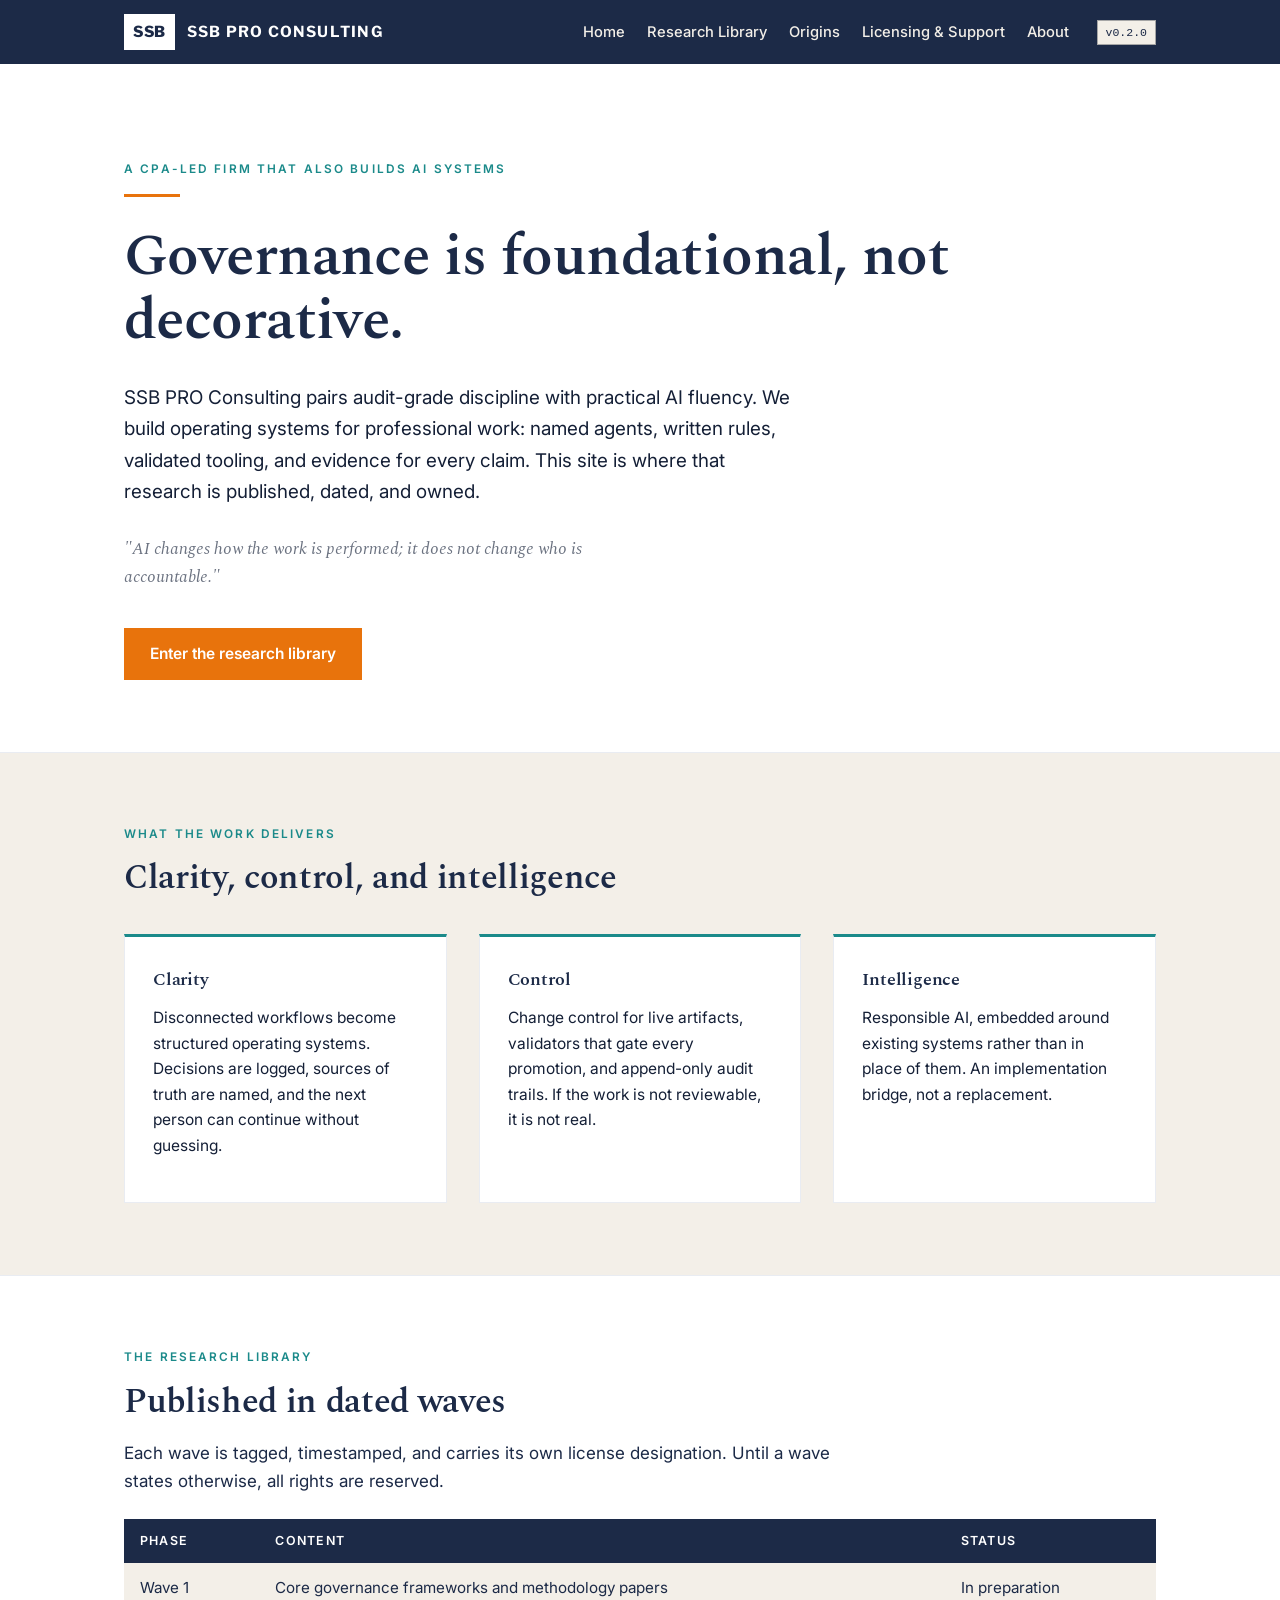
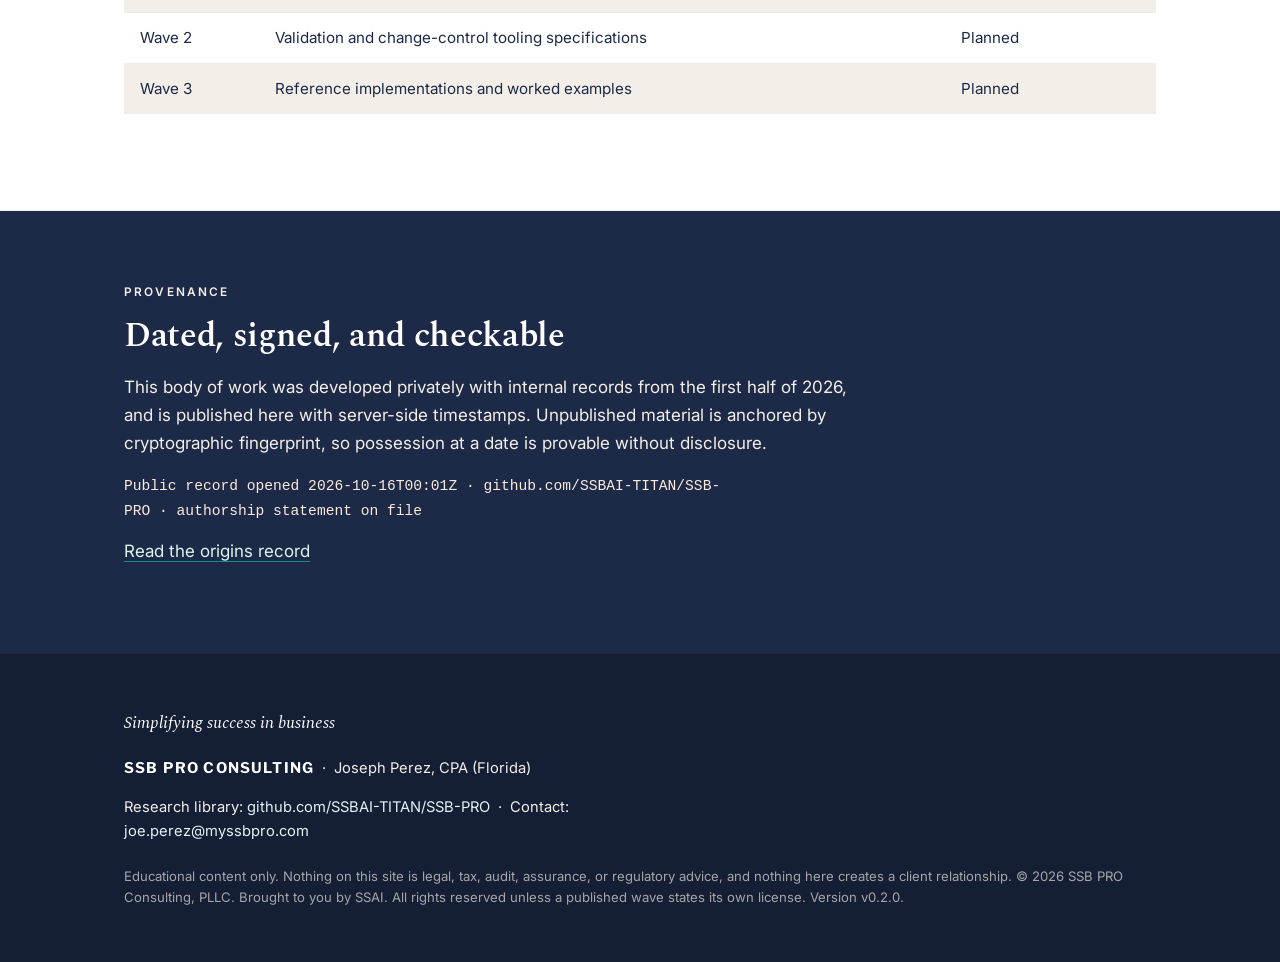
==== site/index.html @ df002072 "site v0.2.0: the shell, five pages on the locked brand system Design system per Brand Bible v1.0 (or" ====
<!doctype html>
<html lang="en">
<head>
<meta charset="utf-8">
<meta name="viewport" content="width=device-width, initial-scale=1">
<title>SSB PRO Consulting</title>
<meta name="description" content="SSB PRO Consulting, PLLC. A CPA-led firm publishing its frameworks for governed, evidence-driven, AI-assisted work. Clarity, control, and intelligence.">
<link rel="preconnect" href="https://fonts.googleapis.com">
<link href="https://fonts.googleapis.com/css2?family=Spectral:wght@400;500;600;700&family=Inter:wght@400;500;600;700&family=Libre+Franklin:wght@400;700;800&display=swap" rel="stylesheet">
<link rel="stylesheet" href="assets/site.css">
</head>
<body>

<!-- chrome:nav -->
<header class="nav">
  <div class="wrap">
    <a class="brand" href="index.html">
      <span class="tile">SSB</span>
      <span class="word">SSB PRO CONSULTING</span>
    </a>
    <nav>
      <a href="index.html">Home</a>
      <a href="research.html">Research Library</a>
      <a href="origins.html">Origins</a>
      <a href="licensing.html">Licensing &amp; Support</a>
      <a href="about.html">About</a>
    </nav>
    <span class="badge">v0.2.0</span>
  </div>
</header>
<!-- /chrome:nav -->

<section class="hero">
  <div class="wrap">
    <p class="label">A CPA-led firm that also builds AI systems</p>
    <hr class="rule">
    <h1>Governance is foundational, not decorative.</h1>
    <p class="lede">SSB PRO Consulting pairs audit-grade discipline with practical AI fluency.
       We build operating systems for professional work: named agents, written rules, validated
       tooling, and evidence for every claim. This site is where that research is published,
       dated, and owned.</p>
    <p class="quote">"AI changes how the work is performed; it does not change who is accountable."</p>
    <a class="cta" href="research.html">Enter the research library</a>
  </div>
</section>

<section>
  <div class="wrap">
    <p class="label">What the work delivers</p>
    <h2>Clarity, control, and intelligence</h2>
    <div class="cols">
      <div class="card">
        <h3>Clarity</h3>
        <p>Disconnected workflows become structured operating systems. Decisions are logged,
           sources of truth are named, and the next person can continue without guessing.</p>
      </div>
      <div class="card">
        <h3>Control</h3>
        <p>Change control for live artifacts, validators that gate every promotion, and
           append-only audit trails. If the work is not reviewable, it is not real.</p>
      </div>
      <div class="card">
        <h3>Intelligence</h3>
        <p>Responsible AI, embedded around existing systems rather than in place of them.
           An implementation bridge, not a replacement.</p>
      </div>
    </div>
  </div>
</section>

<section class="alt">
  <div class="wrap">
    <p class="label">The research library</p>
    <h2>Published in dated waves</h2>
    <p>Each wave is tagged, timestamped, and carries its own license designation. Until a wave
       states otherwise, all rights are reserved.</p>
    <table>
      <tr><th>Phase</th><th>Content</th><th>Status</th></tr>
      <tr><td>Wave 1</td><td>Core governance frameworks and methodology papers</td><td>In preparation</td></tr>
      <tr><td>Wave 2</td><td>Validation and change-control tooling specifications</td><td>Planned</td></tr>
      <tr><td>Wave 3</td><td>Reference implementations and worked examples</td><td>Planned</td></tr>
    </table>
  </div>
</section>

<section class="prov">
  <div class="wrap">
    <p class="label">Provenance</p>
    <h2>Dated, signed, and checkable</h2>
    <p>This body of work was developed privately with internal records from the first half of
       2026, and is published here with server-side timestamps. Unpublished material is anchored
       by cryptographic fingerprint, so possession at a date is provable without disclosure.</p>
    <p class="stamp">Public record opened 2026-10-16T00:01Z &middot; github.com/SSBAI-TITAN/SSB-PRO &middot; authorship statement on file</p>
    <p><a href="origins.html">Read the origins record</a></p>
  </div>
</section>

<!-- chrome:footer -->
<footer class="footer">
  <div class="wrap">
    <p class="tagline">Simplifying success in business</p>
    <p><span class="lockup">SSB PRO CONSULTING</span> &nbsp;&middot;&nbsp; Joseph Perez, CPA (Florida)</p>
    <p>Research library: <a href="https://github.com/SSBAI-TITAN/SSB-PRO">github.com/SSBAI-TITAN/SSB-PRO</a>
       &nbsp;&middot;&nbsp; Contact: <a href="mailto:joe.perez@myssbpro.com">joe.perez@myssbpro.com</a></p>
    <p class="fine">Educational content only. Nothing on this site is legal, tax, audit, assurance, or
       regulatory advice, and nothing here creates a client relationship. &copy; 2026 SSB PRO Consulting,
       PLLC. Brought to you by SSAI. All rights reserved unless a published wave states its own license.
       Version v0.2.0.</p>
  </div>
</footer>
<!-- /chrome:footer -->

</body>
</html>
---- site/assets/site.css ----
/* SSB-PRO site design system
   Brand Bible v1.0, Section 3. Palette locked per arg_Governance/palette.json.
   Aesthetic: type-led, spacious, advisory-firm grade. */

:root {
  --orange: #E8730C;
  --cream: #F3EFE8;
  --navy: #1C2A47;
  --navy-ink: #141F36;
  --navy-tint: #E9ECF2;
  --gray: #A6A6A6;
  --gray-dark: #6B7280;
  --teal: #1B8A8A;
  --teal-tint: #E4F1F1;
  --orange-tint: #FBEBDC;
  --white: #FFFFFF;
  --serif: "Spectral", Georgia, serif;
  --sans: "Inter", system-ui, sans-serif;
  --wordmark: "Libre Franklin", system-ui, sans-serif;
  --mono: ui-monospace, "Cascadia Mono", Consolas, monospace;
  --measure: 68ch;
}

* { box-sizing: border-box; }
html { scroll-behavior: smooth; }
body {
  margin: 0;
  background: var(--cream);
  color: var(--navy);
  font-family: var(--sans);
  font-size: 17px;
  line-height: 1.65;
  -webkit-font-smoothing: antialiased;
}

h1, h2, h3 { font-family: var(--serif); font-weight: 600; letter-spacing: -0.01em; color: var(--navy); margin: 0 0 0.5em; }
h1 { font-size: clamp(2.2rem, 5vw, 3.6rem); line-height: 1.12; }
h2 { font-size: clamp(1.5rem, 3vw, 2.1rem); line-height: 1.2; }
h3 { font-size: 1.15rem; }
p { max-width: var(--measure); margin: 0 0 1em; }
a { color: var(--teal); text-decoration: none; border-bottom: 1px solid var(--teal-tint); }
a:hover { border-bottom-color: var(--teal); }
code, .stamp { font-family: var(--mono); font-size: 0.86em; color: var(--navy-ink); }

.wrap { max-width: 1080px; margin: 0 auto; padding: 0 24px; }
.label {
  font-family: var(--sans); font-weight: 600; font-size: 0.74rem;
  text-transform: uppercase; letter-spacing: 0.18em; color: var(--teal); margin: 0 0 14px;
}
.rule { border: 0; border-top: 3px solid var(--orange); width: 56px; margin: 0 0 28px; }

/* Nav */
.nav { background: var(--navy); color: var(--white); }
.nav .wrap { display: flex; align-items: center; gap: 28px; min-height: 64px; flex-wrap: wrap; padding-top: 8px; padding-bottom: 8px; }
.brand { display: flex; align-items: center; gap: 12px; border: 0; }
.brand .tile {
  background: var(--white); color: var(--navy); font-family: var(--wordmark); font-weight: 800;
  padding: 5px 9px; letter-spacing: 0.04em; font-size: 0.95rem;
}
.brand .word { font-family: var(--wordmark); font-weight: 700; letter-spacing: 0.08em; color: var(--white); font-size: 0.95rem; }
.nav nav { display: flex; gap: 22px; margin-left: auto; flex-wrap: wrap; }
.nav nav a { color: var(--cream); border: 0; font-size: 0.92rem; font-weight: 500; }
.nav nav a:hover, .nav nav a[aria-current="page"] { color: var(--white); border-bottom: 2px solid var(--orange); }
.badge {
  font-family: var(--mono); font-size: 0.72rem; color: var(--navy);
  background: var(--cream); padding: 2px 8px; border: 1px solid var(--gray);
}

/* Hero */
.hero { padding: 96px 0 72px; background: var(--white); border-bottom: 1px solid var(--navy-tint); }
.hero .lede { font-size: 1.18rem; color: var(--navy-ink); max-width: 56ch; }
.hero .quote { font-family: var(--serif); font-style: italic; color: var(--gray-dark); margin-top: 28px; max-width: 56ch; }

/* Sections */
section { padding: 72px 0; }
section.alt { background: var(--white); border-top: 1px solid var(--navy-tint); border-bottom: 1px solid var(--navy-tint); }
.cols { display: grid; grid-template-columns: repeat(auto-fit, minmax(260px, 1fr)); gap: 32px; margin-top: 36px; }
.card { background: var(--white); border: 1px solid var(--navy-tint); border-top: 3px solid var(--teal); padding: 28px; }
section.alt .card { background: var(--cream); }
.card h3 { margin-top: 0; }
.card p { font-size: 0.97rem; color: var(--navy-ink); }

/* CTA: one per surface, orange owns it */
.cta {
  display: inline-block; background: var(--orange); color: var(--white);
  font-weight: 600; padding: 13px 26px; border: 0; margin-top: 20px; font-size: 0.97rem;
}
.cta:hover { background: var(--navy); color: var(--white); }

/* Tables */
table { border-collapse: collapse; width: 100%; margin: 24px 0; background: var(--white); font-size: 0.95rem; }
th { font-family: var(--sans); text-align: left; font-weight: 600; font-size: 0.78rem; text-transform: uppercase; letter-spacing: 0.1em; color: var(--white); background: var(--navy); padding: 12px 16px; }
td { padding: 12px 16px; border-bottom: 1px solid var(--navy-tint); vertical-align: top; }
tr:nth-child(even) td { background: var(--cream); }

/* Provenance strip */
.prov { background: var(--navy); color: var(--cream); }
.prov h2 { color: var(--white); }
.prov p { color: var(--cream); }
.prov a { color: var(--teal-tint); border-bottom-color: var(--teal); }
.prov .stamp { color: var(--orange-tint); }

/* Footer */
.footer { background: var(--navy-ink); color: var(--cream); padding: 56px 0 40px; font-size: 0.92rem; }
.footer .tagline { font-family: var(--serif); font-style: italic; font-size: 1.05rem; color: var(--white); margin-bottom: 18px; }
.footer a { color: var(--teal-tint); border: 0; }
.footer .fine { color: var(--gray); font-size: 0.82rem; margin-top: 22px; max-width: none; }
.footer .lockup { font-family: var(--wordmark); font-weight: 700; letter-spacing: 0.08em; color: var(--white); }

@media (max-width: 720px) {
  .hero { padding: 64px 0 48px; }
  section { padding: 52px 0; }
}
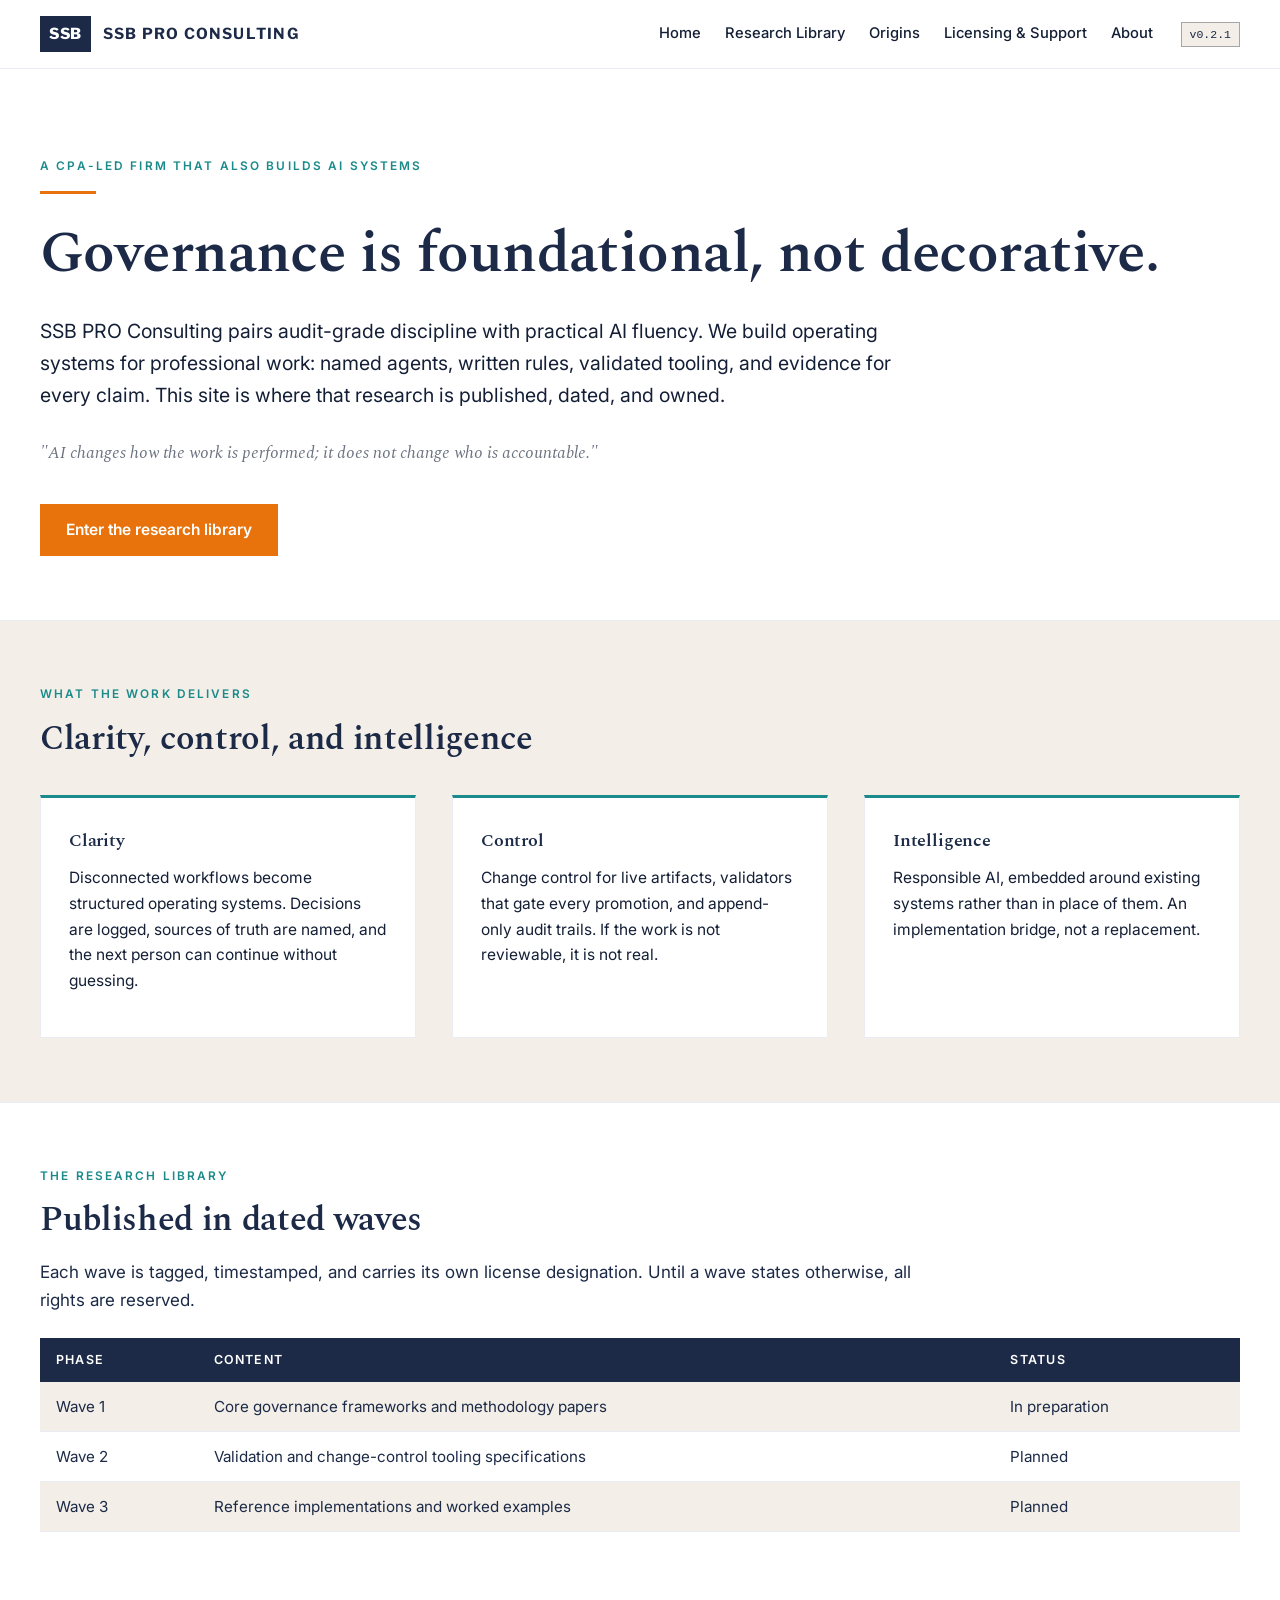
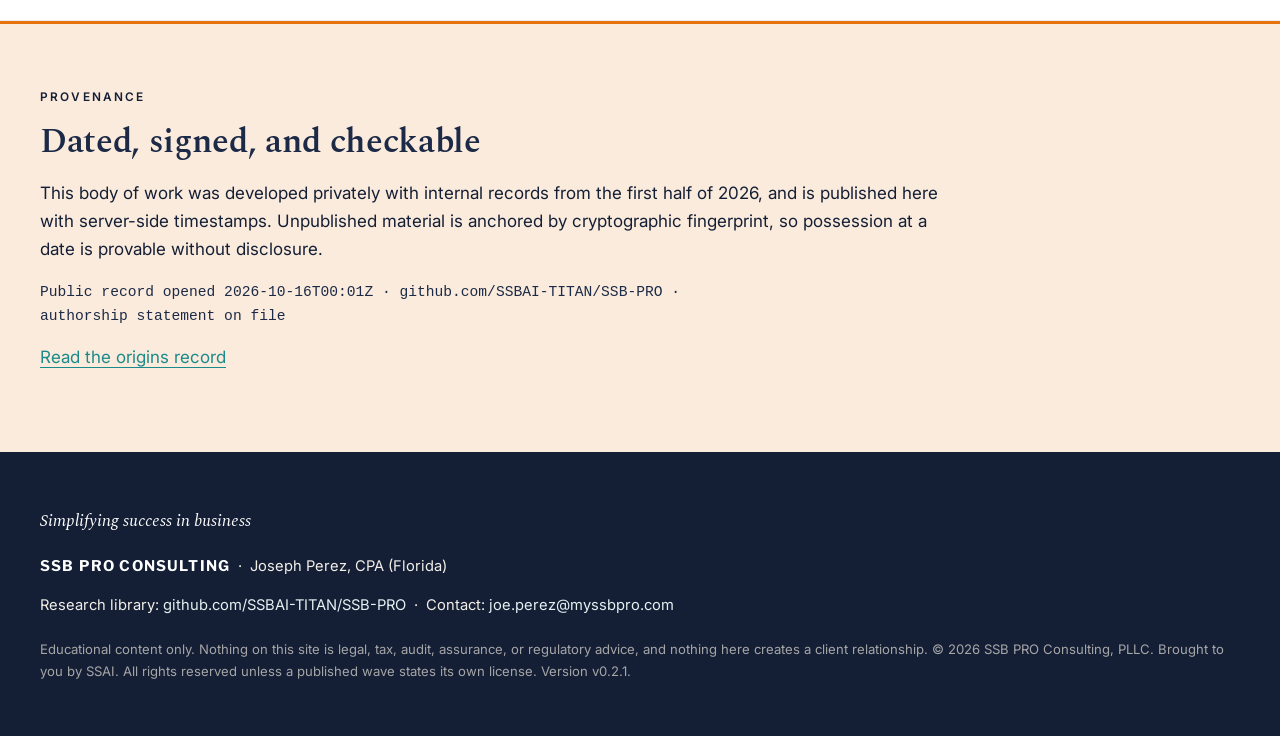
==== commit 5a22246f: "site v0.2.1: review round 1, less blue and wider page Joe's notes applied: nav goes light with navy " ====
--- a/site/index.html
+++ b/site/index.html
@@ -25,7 +25,7 @@
       <a href="licensing.html">Licensing &amp; Support</a>
       <a href="about.html">About</a>
     </nav>
-    <span class="badge">v0.2.0</span>
+    <span class="badge">v0.2.1</span>
   </div>
 </header>
 <!-- /chrome:nav -->
@@ -105,7 +105,7 @@
     <p class="fine">Educational content only. Nothing on this site is legal, tax, audit, assurance, or
        regulatory advice, and nothing here creates a client relationship. &copy; 2026 SSB PRO Consulting,
        PLLC. Brought to you by SSAI. All rights reserved unless a published wave states its own license.
-       Version v0.2.0.</p>
+       Version v0.2.1.</p>
   </div>
 </footer>
 <!-- /chrome:footer -->
--- a/site/assets/site.css
+++ b/site/assets/site.css
@@ -18,7 +18,7 @@
   --sans: "Inter", system-ui, sans-serif;
   --wordmark: "Libre Franklin", system-ui, sans-serif;
   --mono: ui-monospace, "Cascadia Mono", Consolas, monospace;
-  --measure: 68ch;
+  --measure: 82ch;
 }
 
 * { box-sizing: border-box; }
@@ -42,39 +42,39 @@
 a:hover { border-bottom-color: var(--teal); }
 code, .stamp { font-family: var(--mono); font-size: 0.86em; color: var(--navy-ink); }
 
-.wrap { max-width: 1080px; margin: 0 auto; padding: 0 24px; }
+.wrap { max-width: 1320px; margin: 0 auto; padding: 0 40px; }
 .label {
   font-family: var(--sans); font-weight: 600; font-size: 0.74rem;
   text-transform: uppercase; letter-spacing: 0.18em; color: var(--teal); margin: 0 0 14px;
 }
 .rule { border: 0; border-top: 3px solid var(--orange); width: 56px; margin: 0 0 28px; }
 
-/* Nav */
-.nav { background: var(--navy); color: var(--white); }
-.nav .wrap { display: flex; align-items: center; gap: 28px; min-height: 64px; flex-wrap: wrap; padding-top: 8px; padding-bottom: 8px; }
+/* Nav: light, type-led; navy lives in the ink, not the bar */
+.nav { background: var(--white); border-bottom: 1px solid var(--navy-tint); }
+.nav .wrap { display: flex; align-items: center; gap: 28px; min-height: 68px; flex-wrap: wrap; padding-top: 8px; padding-bottom: 8px; }
 .brand { display: flex; align-items: center; gap: 12px; border: 0; }
 .brand .tile {
-  background: var(--white); color: var(--navy); font-family: var(--wordmark); font-weight: 800;
+  background: var(--navy); color: var(--white); font-family: var(--wordmark); font-weight: 800;
   padding: 5px 9px; letter-spacing: 0.04em; font-size: 0.95rem;
 }
-.brand .word { font-family: var(--wordmark); font-weight: 700; letter-spacing: 0.08em; color: var(--white); font-size: 0.95rem; }
-.nav nav { display: flex; gap: 22px; margin-left: auto; flex-wrap: wrap; }
-.nav nav a { color: var(--cream); border: 0; font-size: 0.92rem; font-weight: 500; }
-.nav nav a:hover, .nav nav a[aria-current="page"] { color: var(--white); border-bottom: 2px solid var(--orange); }
+.brand .word { font-family: var(--wordmark); font-weight: 700; letter-spacing: 0.08em; color: var(--navy); font-size: 0.95rem; }
+.nav nav { display: flex; gap: 24px; margin-left: auto; flex-wrap: wrap; }
+.nav nav a { color: var(--navy-ink); border: 0; font-size: 0.92rem; font-weight: 500; padding-bottom: 2px; }
+.nav nav a:hover, .nav nav a[aria-current="page"] { color: var(--navy); border-bottom: 2px solid var(--orange); }
 .badge {
   font-family: var(--mono); font-size: 0.72rem; color: var(--navy);
   background: var(--cream); padding: 2px 8px; border: 1px solid var(--gray);
 }
 
 /* Hero */
-.hero { padding: 96px 0 72px; background: var(--white); border-bottom: 1px solid var(--navy-tint); }
-.hero .lede { font-size: 1.18rem; color: var(--navy-ink); max-width: 56ch; }
-.hero .quote { font-family: var(--serif); font-style: italic; color: var(--gray-dark); margin-top: 28px; max-width: 56ch; }
+.hero { padding: 88px 0 64px; background: var(--white); border-bottom: 1px solid var(--navy-tint); }
+.hero .lede { font-size: 1.22rem; color: var(--navy-ink); max-width: 72ch; }
+.hero .quote { font-family: var(--serif); font-style: italic; color: var(--gray-dark); margin-top: 28px; max-width: 72ch; }
 
 /* Sections */
-section { padding: 72px 0; }
+section { padding: 64px 0; }
 section.alt { background: var(--white); border-top: 1px solid var(--navy-tint); border-bottom: 1px solid var(--navy-tint); }
-.cols { display: grid; grid-template-columns: repeat(auto-fit, minmax(260px, 1fr)); gap: 32px; margin-top: 36px; }
+.cols { display: grid; grid-template-columns: repeat(auto-fit, minmax(280px, 1fr)); gap: 36px; margin-top: 36px; }
 .card { background: var(--white); border: 1px solid var(--navy-tint); border-top: 3px solid var(--teal); padding: 28px; }
 section.alt .card { background: var(--cream); }
 .card h3 { margin-top: 0; }
@@ -93,12 +93,12 @@
 td { padding: 12px 16px; border-bottom: 1px solid var(--navy-tint); vertical-align: top; }
 tr:nth-child(even) td { background: var(--cream); }
 
-/* Provenance strip */
-.prov { background: var(--navy); color: var(--cream); }
-.prov h2 { color: var(--white); }
-.prov p { color: var(--cream); }
-.prov a { color: var(--teal-tint); border-bottom-color: var(--teal); }
-.prov .stamp { color: var(--orange-tint); }
+/* Provenance strip: warm field, orange signature rule; navy is ink only */
+.prov { background: var(--orange-tint); border-top: 3px solid var(--orange); }
+.prov h2 { color: var(--navy); }
+.prov p { color: var(--navy-ink); }
+.prov a { color: var(--teal); border-bottom-color: var(--teal); }
+.prov .stamp { color: var(--navy); }
 
 /* Footer */
 .footer { background: var(--navy-ink); color: var(--cream); padding: 56px 0 40px; font-size: 0.92rem; }
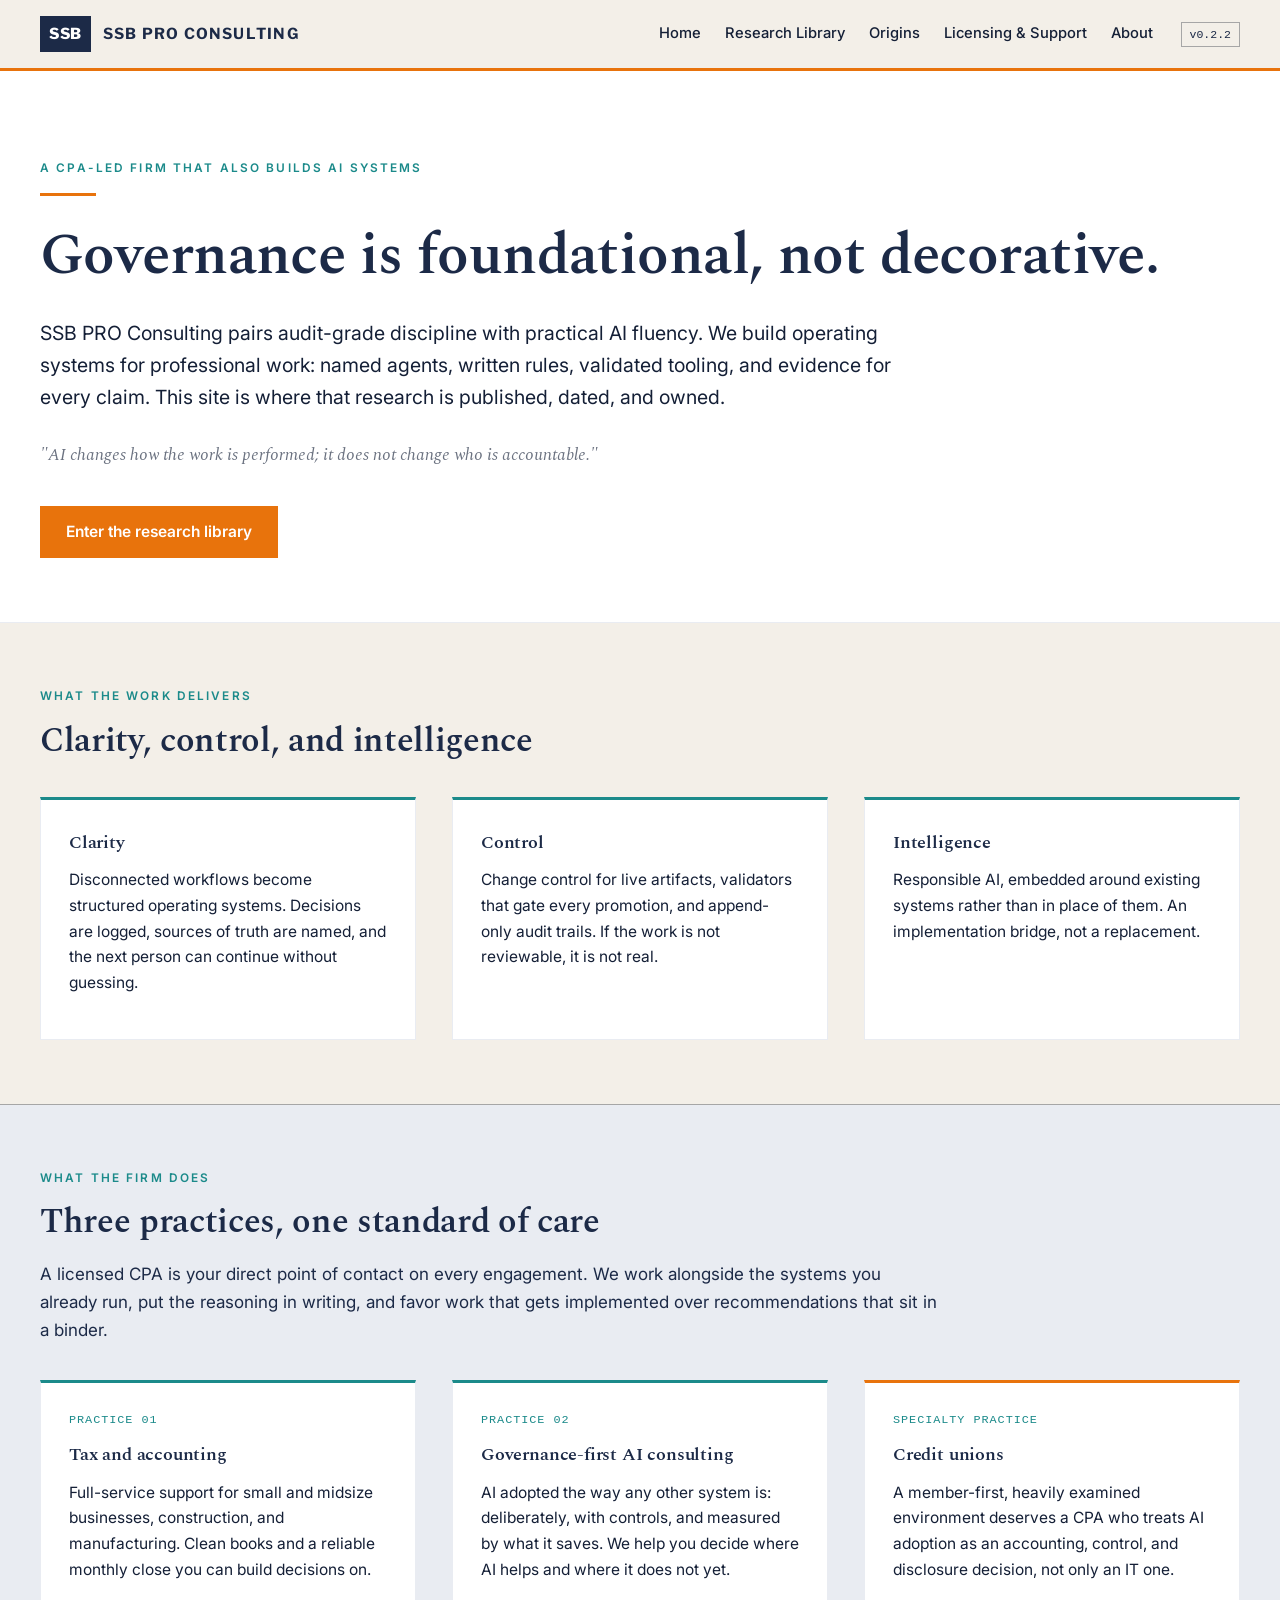
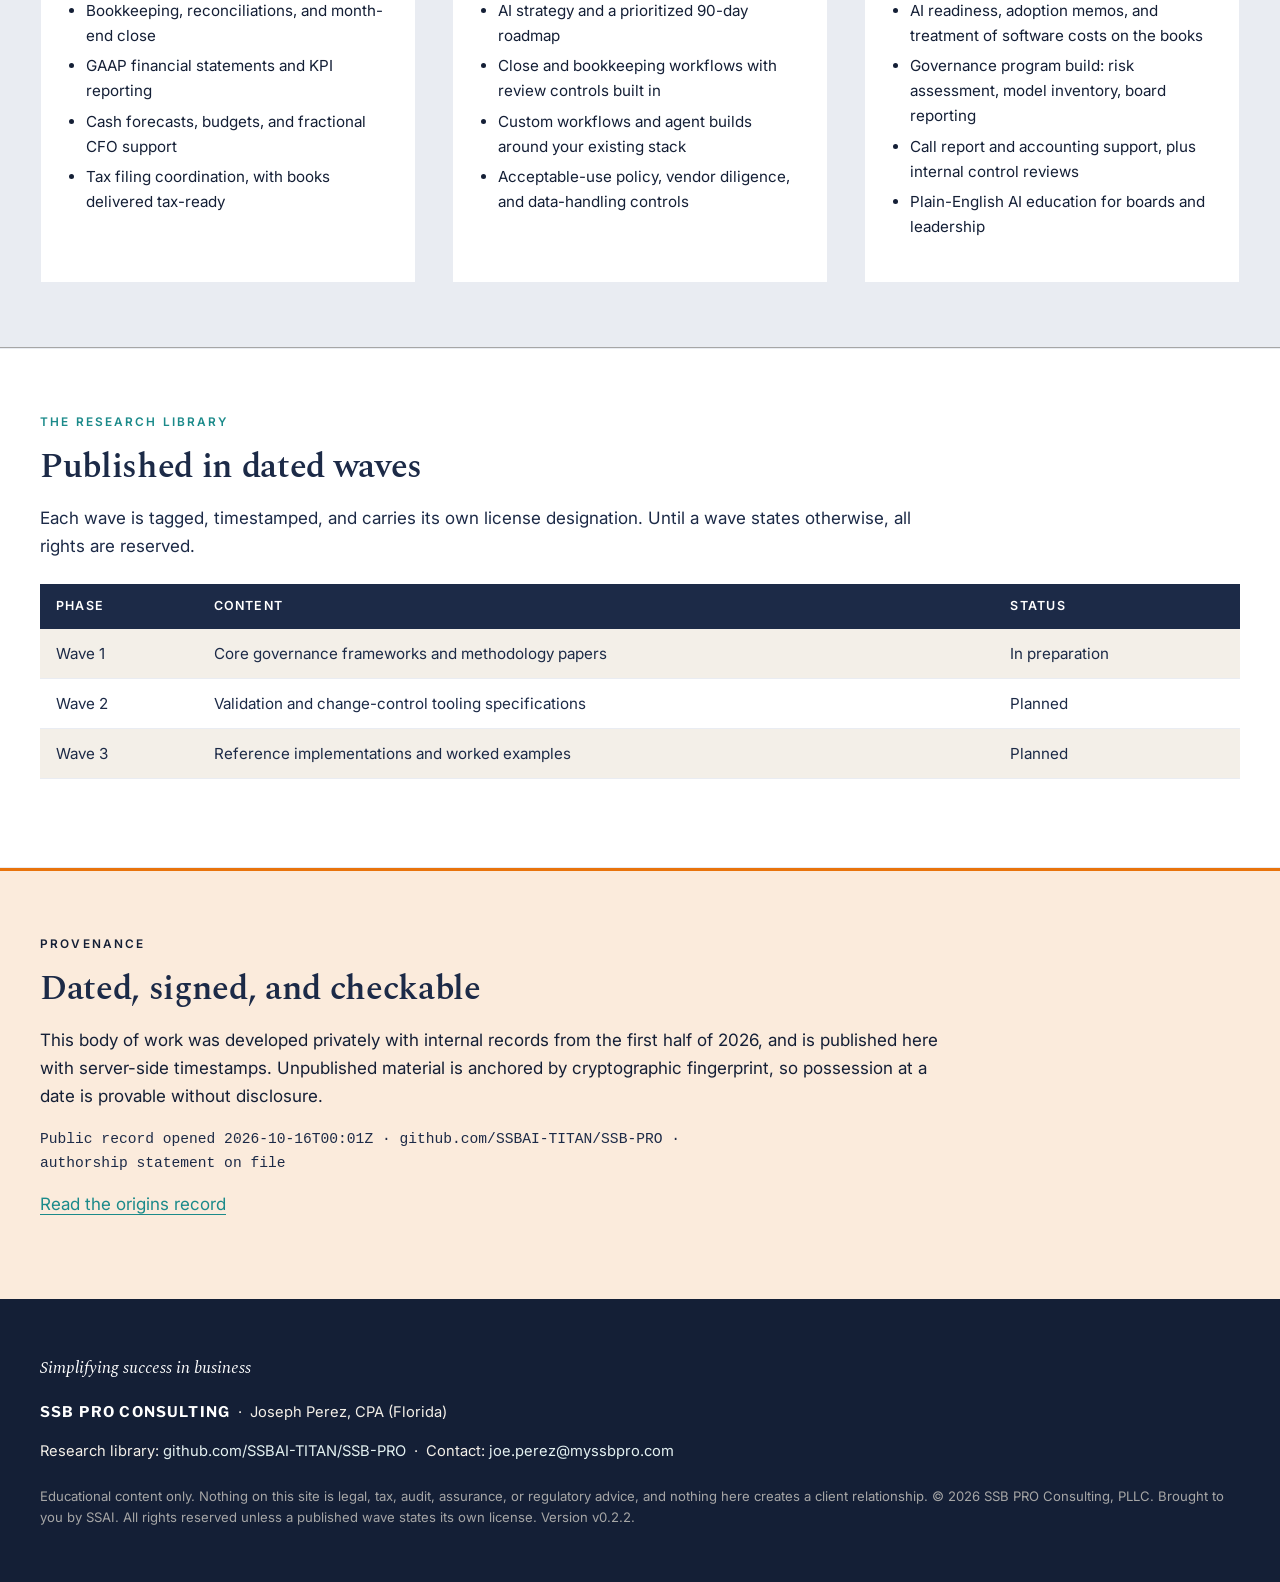
==== commit 3f3f4e7d: "site v0.2.2: review round 2, the content blend and the contrasting banner Cream banner with orange r" ====
--- a/site/index.html
+++ b/site/index.html
@@ -25,7 +25,7 @@
       <a href="licensing.html">Licensing &amp; Support</a>
       <a href="about.html">About</a>
     </nav>
-    <span class="badge">v0.2.1</span>
+    <span class="badge">v0.2.2</span>
   </div>
 </header>
 <!-- /chrome:nav -->
@@ -68,6 +68,54 @@
   </div>
 </section>
 
+<section class="tint">
+  <div class="wrap">
+    <p class="label">What the firm does</p>
+    <h2>Three practices, one standard of care</h2>
+    <p>A licensed CPA is your direct point of contact on every engagement. We work alongside the
+       systems you already run, put the reasoning in writing, and favor work that gets
+       implemented over recommendations that sit in a binder.</p>
+    <div class="cols">
+      <div class="card">
+        <p class="kicker">Practice 01</p>
+        <h3>Tax and accounting</h3>
+        <p>Full-service support for small and midsize businesses, construction, and manufacturing.
+           Clean books and a reliable monthly close you can build decisions on.</p>
+        <ul>
+          <li>Bookkeeping, reconciliations, and month-end close</li>
+          <li>GAAP financial statements and KPI reporting</li>
+          <li>Cash forecasts, budgets, and fractional CFO support</li>
+          <li>Tax filing coordination, with books delivered tax-ready</li>
+        </ul>
+      </div>
+      <div class="card">
+        <p class="kicker">Practice 02</p>
+        <h3>Governance-first AI consulting</h3>
+        <p>AI adopted the way any other system is: deliberately, with controls, and measured by
+           what it saves. We help you decide where AI helps and where it does not yet.</p>
+        <ul>
+          <li>AI strategy and a prioritized 90-day roadmap</li>
+          <li>Close and bookkeeping workflows with review controls built in</li>
+          <li>Custom workflows and agent builds around your existing stack</li>
+          <li>Acceptable-use policy, vendor diligence, and data-handling controls</li>
+        </ul>
+      </div>
+      <div class="card accent">
+        <p class="kicker">Specialty practice</p>
+        <h3>Credit unions</h3>
+        <p>A member-first, heavily examined environment deserves a CPA who treats AI adoption as an
+           accounting, control, and disclosure decision, not only an IT one.</p>
+        <ul>
+          <li>AI readiness, adoption memos, and treatment of software costs on the books</li>
+          <li>Governance program build: risk assessment, model inventory, board reporting</li>
+          <li>Call report and accounting support, plus internal control reviews</li>
+          <li>Plain-English AI education for boards and leadership</li>
+        </ul>
+      </div>
+    </div>
+  </div>
+</section>
+
 <section class="alt">
   <div class="wrap">
     <p class="label">The research library</p>
@@ -105,7 +153,7 @@
     <p class="fine">Educational content only. Nothing on this site is legal, tax, audit, assurance, or
        regulatory advice, and nothing here creates a client relationship. &copy; 2026 SSB PRO Consulting,
        PLLC. Brought to you by SSAI. All rights reserved unless a published wave states its own license.
-       Version v0.2.1.</p>
+       Version v0.2.2.</p>
   </div>
 </footer>
 <!-- /chrome:footer -->
--- a/site/assets/site.css
+++ b/site/assets/site.css
@@ -49,8 +49,8 @@
 }
 .rule { border: 0; border-top: 3px solid var(--orange); width: 56px; margin: 0 0 28px; }
 
-/* Nav: light, type-led; navy lives in the ink, not the bar */
-.nav { background: var(--white); border-bottom: 1px solid var(--navy-tint); }
+/* Nav: contrasting warm band over the white hero; navy as ink, orange as the rule */
+.nav { background: var(--cream); border-bottom: 3px solid var(--orange); }
 .nav .wrap { display: flex; align-items: center; gap: 28px; min-height: 68px; flex-wrap: wrap; padding-top: 8px; padding-bottom: 8px; }
 .brand { display: flex; align-items: center; gap: 12px; border: 0; }
 .brand .tile {
@@ -79,6 +79,14 @@
 section.alt .card { background: var(--cream); }
 .card h3 { margin-top: 0; }
 .card p { font-size: 0.97rem; color: var(--navy-ink); }
+
+/* Rhythm additions (round 2): a cooler band and quiet list styling, palette variables only */
+section.tint { background: var(--navy-tint); border-top: 1px solid var(--gray); border-bottom: 1px solid var(--gray); }
+section.tint .card { background: var(--white); }
+.card ul { margin: 0 0 1em; padding-left: 1.1em; font-size: 0.95rem; color: var(--navy-ink); }
+.card li { margin-bottom: 0.35em; }
+.card .kicker { font-family: var(--mono); font-size: 0.74rem; letter-spacing: 0.08em; text-transform: uppercase; color: var(--teal); margin: 0 0 10px; }
+.card.accent { border-top-color: var(--orange); }
 
 /* CTA: one per surface, orange owns it */
 .cta {
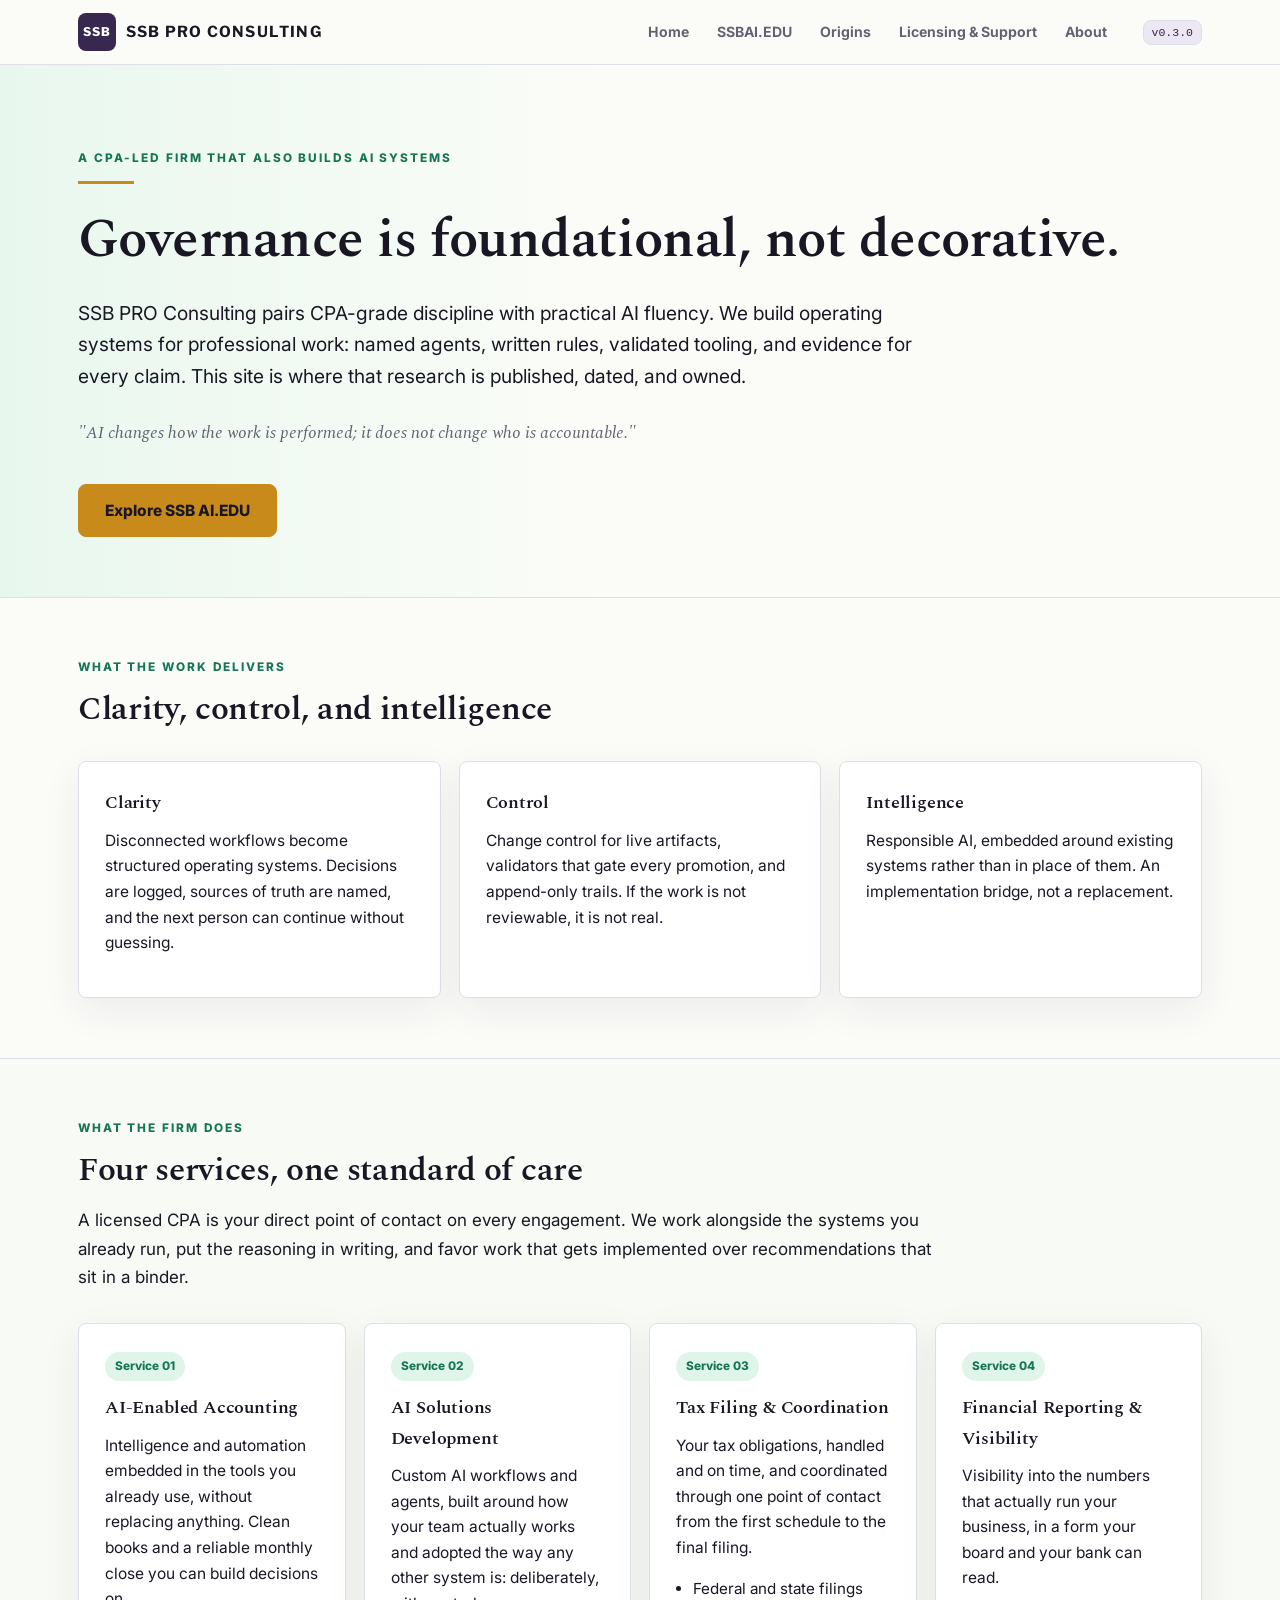
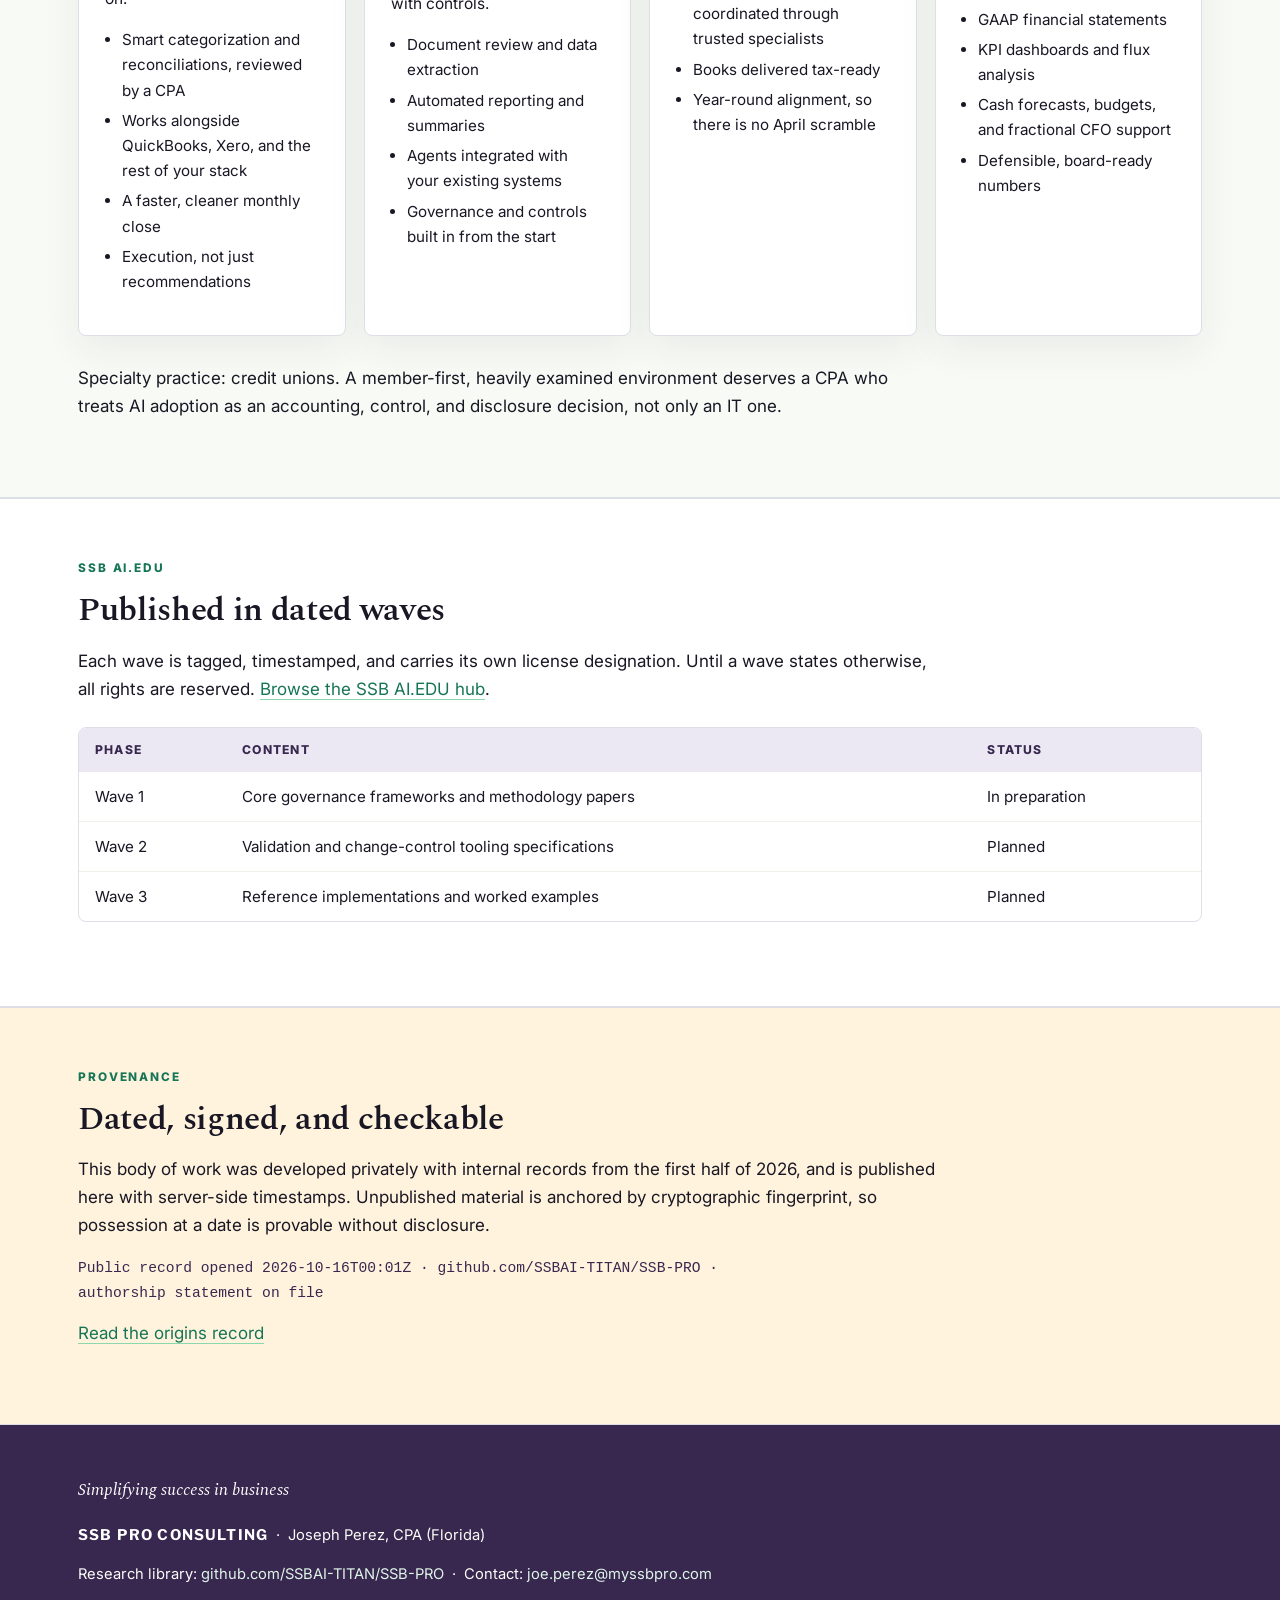
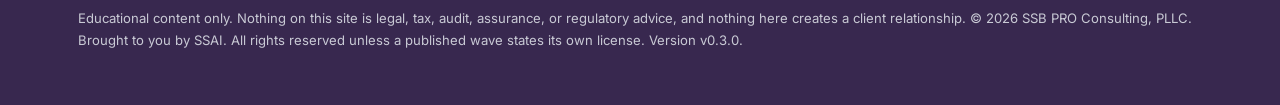
==== commit 913cd51b: "site v0.3.0: the EDU era, review round 3 The SSB AI.EDU prototype's palette and layout adopted site-" ====
--- a/site/index.html
+++ b/site/index.html
@@ -20,12 +20,12 @@
     </a>
     <nav>
       <a href="index.html">Home</a>
-      <a href="research.html">Research Library</a>
+      <a href="research.html">SSBAI.EDU</a>
       <a href="origins.html">Origins</a>
       <a href="licensing.html">Licensing &amp; Support</a>
       <a href="about.html">About</a>
     </nav>
-    <span class="badge">v0.2.2</span>
+    <span class="badge">v0.3.0</span>
   </div>
 </header>
 <!-- /chrome:nav -->
@@ -35,12 +35,12 @@
     <p class="label">A CPA-led firm that also builds AI systems</p>
     <hr class="rule">
     <h1>Governance is foundational, not decorative.</h1>
-    <p class="lede">SSB PRO Consulting pairs audit-grade discipline with practical AI fluency.
+    <p class="lede">SSB PRO Consulting pairs CPA-grade discipline with practical AI fluency.
        We build operating systems for professional work: named agents, written rules, validated
        tooling, and evidence for every claim. This site is where that research is published,
        dated, and owned.</p>
     <p class="quote">"AI changes how the work is performed; it does not change who is accountable."</p>
-    <a class="cta" href="research.html">Enter the research library</a>
+    <a class="cta" href="research.html">Explore SSB AI.EDU</a>
   </div>
 </section>
 
@@ -57,7 +57,7 @@
       <div class="card">
         <h3>Control</h3>
         <p>Change control for live artifacts, validators that gate every promotion, and
-           append-only audit trails. If the work is not reviewable, it is not real.</p>
+           append-only trails. If the work is not reviewable, it is not real.</p>
       </div>
       <div class="card">
         <h3>Intelligence</h3>
@@ -71,57 +71,71 @@
 <section class="tint">
   <div class="wrap">
     <p class="label">What the firm does</p>
-    <h2>Three practices, one standard of care</h2>
+    <h2>Four services, one standard of care</h2>
     <p>A licensed CPA is your direct point of contact on every engagement. We work alongside the
        systems you already run, put the reasoning in writing, and favor work that gets
        implemented over recommendations that sit in a binder.</p>
     <div class="cols">
       <div class="card">
-        <p class="kicker">Practice 01</p>
-        <h3>Tax and accounting</h3>
-        <p>Full-service support for small and midsize businesses, construction, and manufacturing.
-           Clean books and a reliable monthly close you can build decisions on.</p>
+        <p class="kicker">Service 01</p>
+        <h3>AI-Enabled Accounting</h3>
+        <p>Intelligence and automation embedded in the tools you already use, without
+           replacing anything. Clean books and a reliable monthly close you can build decisions on.</p>
         <ul>
-          <li>Bookkeeping, reconciliations, and month-end close</li>
-          <li>GAAP financial statements and KPI reporting</li>
-          <li>Cash forecasts, budgets, and fractional CFO support</li>
-          <li>Tax filing coordination, with books delivered tax-ready</li>
+          <li>Smart categorization and reconciliations, reviewed by a CPA</li>
+          <li>Works alongside QuickBooks, Xero, and the rest of your stack</li>
+          <li>A faster, cleaner monthly close</li>
+          <li>Execution, not just recommendations</li>
         </ul>
       </div>
       <div class="card">
-        <p class="kicker">Practice 02</p>
-        <h3>Governance-first AI consulting</h3>
-        <p>AI adopted the way any other system is: deliberately, with controls, and measured by
-           what it saves. We help you decide where AI helps and where it does not yet.</p>
+        <p class="kicker">Service 02</p>
+        <h3>AI Solutions Development</h3>
+        <p>Custom AI workflows and agents, built around how your team actually works and
+           adopted the way any other system is: deliberately, with controls.</p>
         <ul>
-          <li>AI strategy and a prioritized 90-day roadmap</li>
-          <li>Close and bookkeeping workflows with review controls built in</li>
-          <li>Custom workflows and agent builds around your existing stack</li>
-          <li>Acceptable-use policy, vendor diligence, and data-handling controls</li>
+          <li>Document review and data extraction</li>
+          <li>Automated reporting and summaries</li>
+          <li>Agents integrated with your existing systems</li>
+          <li>Governance and controls built in from the start</li>
         </ul>
       </div>
-      <div class="card accent">
-        <p class="kicker">Specialty practice</p>
-        <h3>Credit unions</h3>
-        <p>A member-first, heavily examined environment deserves a CPA who treats AI adoption as an
-           accounting, control, and disclosure decision, not only an IT one.</p>
+      <div class="card">
+        <p class="kicker">Service 03</p>
+        <h3>Tax Filing &amp; Coordination</h3>
+        <p>Your tax obligations, handled and on time, and coordinated through one point of
+           contact from the first schedule to the final filing.</p>
         <ul>
-          <li>AI readiness, adoption memos, and treatment of software costs on the books</li>
-          <li>Governance program build: risk assessment, model inventory, board reporting</li>
-          <li>Call report and accounting support, plus internal control reviews</li>
-          <li>Plain-English AI education for boards and leadership</li>
+          <li>Federal and state filings coordinated through trusted specialists</li>
+          <li>Books delivered tax-ready</li>
+          <li>Year-round alignment, so there is no April scramble</li>
+        </ul>
+      </div>
+      <div class="card">
+        <p class="kicker">Service 04</p>
+        <h3>Financial Reporting &amp; Visibility</h3>
+        <p>Visibility into the numbers that actually run your business, in a form your board and
+           your bank can read.</p>
+        <ul>
+          <li>GAAP financial statements</li>
+          <li>KPI dashboards and flux analysis</li>
+          <li>Cash forecasts, budgets, and fractional CFO support</li>
+          <li>Defensible, board-ready numbers</li>
         </ul>
       </div>
     </div>
+    <p style="margin-top:28px">Specialty practice: credit unions. A member-first, heavily examined
+       environment deserves a CPA who treats AI adoption as an accounting, control, and disclosure
+       decision, not only an IT one.</p>
   </div>
 </section>
 
 <section class="alt">
   <div class="wrap">
-    <p class="label">The research library</p>
+    <p class="label">SSB AI.EDU</p>
     <h2>Published in dated waves</h2>
     <p>Each wave is tagged, timestamped, and carries its own license designation. Until a wave
-       states otherwise, all rights are reserved.</p>
+       states otherwise, all rights are reserved. <a href="research.html">Browse the SSB AI.EDU hub</a>.</p>
     <table>
       <tr><th>Phase</th><th>Content</th><th>Status</th></tr>
       <tr><td>Wave 1</td><td>Core governance frameworks and methodology papers</td><td>In preparation</td></tr>
@@ -153,7 +167,7 @@
     <p class="fine">Educational content only. Nothing on this site is legal, tax, audit, assurance, or
        regulatory advice, and nothing here creates a client relationship. &copy; 2026 SSB PRO Consulting,
        PLLC. Brought to you by SSAI. All rights reserved unless a published wave states its own license.
-       Version v0.2.2.</p>
+       Version v0.3.0.</p>
   </div>
 </footer>
 <!-- /chrome:footer -->
--- a/site/assets/site.css
+++ b/site/assets/site.css
@@ -1,121 +1,232 @@
 /* SSB-PRO site design system
-   Brand Bible v1.0, Section 3. Palette locked per arg_Governance/palette.json.
-   Aesthetic: type-led, spacious, advisory-firm grade. */
+   Palette: SSB AI.EDU prototype, locked per arg_Governance/palette.json v0.2.
+   Ink on paper, white panels with line borders, green for links and positive accents,
+   purple for depth, gold for highlights and the single CTA, red only for warnings.
+   Radius 8px and the prototype's soft shadow are permitted. */
 
 :root {
-  --orange: #E8730C;
-  --cream: #F3EFE8;
-  --navy: #1C2A47;
-  --navy-ink: #141F36;
-  --navy-tint: #E9ECF2;
-  --gray: #A6A6A6;
-  --gray-dark: #6B7280;
-  --teal: #1B8A8A;
-  --teal-tint: #E4F1F1;
-  --orange-tint: #FBEBDC;
+  --ink: #191724;
+  --muted: #626171;
+  --paper: #FBFCF8;
+  --paper-alt: #F8FAF5;
+  --panel: #FFFFFF;
+  --line: #DEDFE6;
+  --line-strong: #C9CAD5;
+  --line-soft: #EEF0E9;
+  --mint: #DFF5E9;
+  --mint-strong: #8BD8AD;
+  --green: #167556;
+  --purple: #38284F;
+  --purple-soft: #ECE8F3;
+  --gold: #C98A1C;
+  --orange-soft: #FFF3DD;
+  --red: #C83C4A;
   --white: #FFFFFF;
+  --shadow: 0 12px 38px rgba(45, 36, 64, 0.07);
+  --shadow-lift: 0 20px 70px rgba(45, 36, 64, 0.11);
+  --radius: 8px;
   --serif: "Spectral", Georgia, serif;
   --sans: "Inter", system-ui, sans-serif;
   --wordmark: "Libre Franklin", system-ui, sans-serif;
   --mono: ui-monospace, "Cascadia Mono", Consolas, monospace;
-  --measure: 82ch;
+  --measure: 78ch;
 }
 
 * { box-sizing: border-box; }
 html { scroll-behavior: smooth; }
 body {
   margin: 0;
-  background: var(--cream);
-  color: var(--navy);
+  background: var(--paper);
+  color: var(--ink);
   font-family: var(--sans);
   font-size: 17px;
   line-height: 1.65;
   -webkit-font-smoothing: antialiased;
 }
 
-h1, h2, h3 { font-family: var(--serif); font-weight: 600; letter-spacing: -0.01em; color: var(--navy); margin: 0 0 0.5em; }
-h1 { font-size: clamp(2.2rem, 5vw, 3.6rem); line-height: 1.12; }
-h2 { font-size: clamp(1.5rem, 3vw, 2.1rem); line-height: 1.2; }
+h1, h2, h3 { font-family: var(--serif); font-weight: 600; letter-spacing: -0.01em; color: var(--ink); margin: 0 0 0.5em; }
+h1 { font-size: clamp(2.1rem, 4.6vw, 3.4rem); line-height: 1.12; }
+h2 { font-size: clamp(1.5rem, 3vw, 2.05rem); line-height: 1.2; }
 h3 { font-size: 1.15rem; }
 p { max-width: var(--measure); margin: 0 0 1em; }
-a { color: var(--teal); text-decoration: none; border-bottom: 1px solid var(--teal-tint); }
-a:hover { border-bottom-color: var(--teal); }
-code, .stamp { font-family: var(--mono); font-size: 0.86em; color: var(--navy-ink); }
-
-.wrap { max-width: 1320px; margin: 0 auto; padding: 0 40px; }
+a { color: var(--green); text-decoration: none; border-bottom: 1px solid var(--mint-strong); }
+a:hover { border-bottom-color: var(--green); }
+code, .stamp { font-family: var(--mono); font-size: 0.86em; color: var(--purple); }
+
+.wrap { max-width: 1180px; margin: 0 auto; padding: 0 28px; }
+
+/* Eyebrow label and gold rule */
 .label {
-  font-family: var(--sans); font-weight: 600; font-size: 0.74rem;
-  text-transform: uppercase; letter-spacing: 0.18em; color: var(--teal); margin: 0 0 14px;
-}
-.rule { border: 0; border-top: 3px solid var(--orange); width: 56px; margin: 0 0 28px; }
-
-/* Nav: contrasting warm band over the white hero; navy as ink, orange as the rule */
-.nav { background: var(--cream); border-bottom: 3px solid var(--orange); }
-.nav .wrap { display: flex; align-items: center; gap: 28px; min-height: 68px; flex-wrap: wrap; padding-top: 8px; padding-bottom: 8px; }
-.brand { display: flex; align-items: center; gap: 12px; border: 0; }
+  font-family: var(--sans); font-weight: 780; font-size: 0.74rem;
+  text-transform: uppercase; letter-spacing: 0.16em; color: var(--green); margin: 0 0 12px;
+}
+.rule { border: 0; border-top: 3px solid var(--gold); width: 56px; margin: 0 0 26px; }
+
+/* Nav: brand mark left, links right */
+.nav { position: sticky; top: 0; z-index: 20; background: var(--paper); border-bottom: 1px solid var(--line); }
+.nav .wrap { display: flex; align-items: center; justify-content: space-between; gap: 24px; min-height: 64px; flex-wrap: wrap; padding-top: 8px; padding-bottom: 8px; }
+.brand { display: inline-flex; align-items: center; gap: 10px; border: 0; white-space: nowrap; }
 .brand .tile {
-  background: var(--navy); color: var(--white); font-family: var(--wordmark); font-weight: 800;
-  padding: 5px 9px; letter-spacing: 0.04em; font-size: 0.95rem;
-}
-.brand .word { font-family: var(--wordmark); font-weight: 700; letter-spacing: 0.08em; color: var(--navy); font-size: 0.95rem; }
-.nav nav { display: flex; gap: 24px; margin-left: auto; flex-wrap: wrap; }
-.nav nav a { color: var(--navy-ink); border: 0; font-size: 0.92rem; font-weight: 500; padding-bottom: 2px; }
-.nav nav a:hover, .nav nav a[aria-current="page"] { color: var(--navy); border-bottom: 2px solid var(--orange); }
+  display: grid; place-items: center; width: 38px; height: 38px;
+  background: var(--purple); color: var(--white); font-family: var(--wordmark); font-weight: 800;
+  border-radius: var(--radius); letter-spacing: 0.08em; font-size: 0.75rem;
+}
+.brand .word { font-family: var(--wordmark); font-weight: 700; letter-spacing: 0.08em; color: var(--ink); font-size: 0.95rem; }
+.nav nav { display: flex; align-items: center; gap: 4px; margin-left: auto; flex-wrap: wrap; }
+.nav nav a { color: var(--muted); border: 0; font-size: 0.88rem; font-weight: 680; padding: 9px 12px; border-radius: var(--radius); }
+.nav nav a:hover, .nav nav a[aria-current="page"] { color: var(--purple); background: var(--purple-soft); }
 .badge {
-  font-family: var(--mono); font-size: 0.72rem; color: var(--navy);
-  background: var(--cream); padding: 2px 8px; border: 1px solid var(--gray);
+  font-family: var(--mono); font-size: 0.72rem; color: var(--purple);
+  background: var(--purple-soft); padding: 2px 8px; border: 1px solid var(--line); border-radius: var(--radius);
 }
 
 /* Hero */
-.hero { padding: 88px 0 64px; background: var(--white); border-bottom: 1px solid var(--navy-tint); }
-.hero .lede { font-size: 1.22rem; color: var(--navy-ink); max-width: 72ch; }
-.hero .quote { font-family: var(--serif); font-style: italic; color: var(--gray-dark); margin-top: 28px; max-width: 72ch; }
+.hero {
+  padding: 84px 0 60px; background: var(--paper);
+  background-image: linear-gradient(90deg, rgba(223, 245, 233, 0.68), rgba(251, 252, 248, 0) 46%);
+  border-bottom: 1px solid var(--line);
+}
+.hero .lede { font-size: 1.2rem; color: var(--ink); max-width: 72ch; }
+.hero .quote { font-family: var(--serif); font-style: italic; color: var(--muted); margin-top: 26px; max-width: 72ch; }
+.quote { font-family: var(--serif); font-style: italic; color: var(--purple); border-left: 3px solid var(--gold); padding-left: 18px; }
+.hero .quote { border-left: 0; padding-left: 0; }
 
 /* Sections */
-section { padding: 64px 0; }
-section.alt { background: var(--white); border-top: 1px solid var(--navy-tint); border-bottom: 1px solid var(--navy-tint); }
-.cols { display: grid; grid-template-columns: repeat(auto-fit, minmax(280px, 1fr)); gap: 36px; margin-top: 36px; }
-.card { background: var(--white); border: 1px solid var(--navy-tint); border-top: 3px solid var(--teal); padding: 28px; }
-section.alt .card { background: var(--cream); }
+section { padding: 60px 0; }
+section.alt { background: var(--panel); border-top: 1px solid var(--line); border-bottom: 1px solid var(--line); }
+section.tint { background: var(--paper-alt); border-top: 1px solid var(--line); border-bottom: 1px solid var(--line); }
+.cols { display: grid; grid-template-columns: repeat(auto-fit, minmax(260px, 1fr)); gap: 18px; margin-top: 32px; }
+.two { display: grid; grid-template-columns: minmax(0, 1.35fr) minmax(300px, 0.65fr); gap: 18px; margin-top: 28px; align-items: start; }
+
+/* Cards and panels: white, line border, 8px radius, soft shadow */
+.card, .panel {
+  background: var(--panel); border: 1px solid var(--line); border-radius: var(--radius);
+  box-shadow: var(--shadow); padding: 26px;
+}
 .card h3 { margin-top: 0; }
-.card p { font-size: 0.97rem; color: var(--navy-ink); }
-
-/* Rhythm additions (round 2): a cooler band and quiet list styling, palette variables only */
-section.tint { background: var(--navy-tint); border-top: 1px solid var(--gray); border-bottom: 1px solid var(--gray); }
-section.tint .card { background: var(--white); }
-.card ul { margin: 0 0 1em; padding-left: 1.1em; font-size: 0.95rem; color: var(--navy-ink); }
+.card p { font-size: 0.97rem; color: var(--ink); }
+.card ul { margin: 0 0 1em; padding-left: 1.1em; font-size: 0.95rem; color: var(--ink); }
 .card li { margin-bottom: 0.35em; }
-.card .kicker { font-family: var(--mono); font-size: 0.74rem; letter-spacing: 0.08em; text-transform: uppercase; color: var(--teal); margin: 0 0 10px; }
-.card.accent { border-top-color: var(--orange); }
-
-/* CTA: one per surface, orange owns it */
+.card .kicker {
+  display: inline-block; font-family: var(--sans); font-size: 0.74rem; font-weight: 780;
+  color: var(--green); background: var(--mint); padding: 5px 10px; border-radius: 999px; margin: 0 0 12px;
+}
+.card.accent .kicker { color: var(--gold); background: var(--orange-soft); }
+.card.accent { border-top: 3px solid var(--gold); }
+
+/* CTA: one per page, gold owns it */
 .cta {
-  display: inline-block; background: var(--orange); color: var(--white);
-  font-weight: 600; padding: 13px 26px; border: 0; margin-top: 20px; font-size: 0.97rem;
-}
-.cta:hover { background: var(--navy); color: var(--white); }
+  display: inline-block; background: var(--gold); color: var(--ink);
+  font-weight: 780; padding: 13px 26px; border: 1px solid var(--gold); border-radius: var(--radius);
+  margin-top: 20px; font-size: 0.97rem;
+}
+.cta:hover { background: var(--orange-soft); color: var(--ink); border-color: var(--gold); }
 
 /* Tables */
-table { border-collapse: collapse; width: 100%; margin: 24px 0; background: var(--white); font-size: 0.95rem; }
-th { font-family: var(--sans); text-align: left; font-weight: 600; font-size: 0.78rem; text-transform: uppercase; letter-spacing: 0.1em; color: var(--white); background: var(--navy); padding: 12px 16px; }
-td { padding: 12px 16px; border-bottom: 1px solid var(--navy-tint); vertical-align: top; }
-tr:nth-child(even) td { background: var(--cream); }
-
-/* Provenance strip: warm field, orange signature rule; navy is ink only */
-.prov { background: var(--orange-tint); border-top: 3px solid var(--orange); }
-.prov h2 { color: var(--navy); }
-.prov p { color: var(--navy-ink); }
-.prov a { color: var(--teal); border-bottom-color: var(--teal); }
-.prov .stamp { color: var(--navy); }
+table { border-collapse: separate; border-spacing: 0; width: 100%; margin: 24px 0; background: var(--panel); font-size: 0.95rem; border: 1px solid var(--line); border-radius: var(--radius); overflow: hidden; }
+th { font-family: var(--sans); text-align: left; font-weight: 780; font-size: 0.76rem; text-transform: uppercase; letter-spacing: 0.1em; color: var(--purple); background: var(--purple-soft); padding: 12px 16px; }
+td { padding: 12px 16px; border-bottom: 1px solid var(--line-soft); vertical-align: top; }
+tr:last-child td { border-bottom: 0; }
+
+/* Provenance strip */
+.prov { background: var(--orange-soft); border-top: 1px solid var(--line); border-bottom: 1px solid var(--line); }
+.prov .stamp { color: var(--purple); }
+
+/* Contact block */
+.contact-list { list-style: none; margin: 18px 0 0; padding: 0; }
+.contact-list li { margin-bottom: 8px; color: var(--ink); }
+.contact-list .tag { display: inline-block; min-width: 92px; font-size: 0.74rem; font-weight: 780; text-transform: uppercase; letter-spacing: 0.12em; color: var(--muted); }
 
 /* Footer */
-.footer { background: var(--navy-ink); color: var(--cream); padding: 56px 0 40px; font-size: 0.92rem; }
+.footer { background: var(--purple); color: var(--paper); padding: 52px 0 40px; font-size: 0.92rem; }
 .footer .tagline { font-family: var(--serif); font-style: italic; font-size: 1.05rem; color: var(--white); margin-bottom: 18px; }
-.footer a { color: var(--teal-tint); border: 0; }
-.footer .fine { color: var(--gray); font-size: 0.82rem; margin-top: 22px; max-width: none; }
+.footer a { color: var(--mint); border: 0; }
+.footer .fine { color: var(--line-strong); font-size: 0.82rem; margin-top: 22px; max-width: none; }
 .footer .lockup { font-family: var(--wordmark); font-weight: 700; letter-spacing: 0.08em; color: var(--white); }
 
+/* SSB AI.EDU hub: tabs, filters, library cards, profile, referrals */
+.tabs { display: flex; gap: 4px; flex-wrap: wrap; margin-top: 28px; }
+.tabs a {
+  color: var(--muted); border: 1px solid transparent; border-radius: var(--radius);
+  padding: 10px 16px; font-size: 0.92rem; font-weight: 700;
+}
+.tabs a:hover { color: var(--purple); background: var(--purple-soft); }
+.tabs a.active { color: var(--purple); background: var(--panel); border-color: var(--line-strong); box-shadow: var(--shadow); }
+.js .tab-page { display: none; }
+.js .tab-page.active { display: block; }
+
+.chip-row { display: flex; flex-wrap: wrap; gap: 8px; margin: 10px 0 18px; }
+.filter-label { font-size: 0.74rem; font-weight: 780; text-transform: uppercase; letter-spacing: 0.12em; color: var(--muted); margin: 18px 0 0; }
+.chip {
+  font: inherit; font-size: 0.86rem; font-weight: 700; color: var(--purple); background: var(--panel);
+  border: 1px solid var(--line-strong); border-radius: 999px; padding: 6px 14px; cursor: pointer;
+}
+.chip:hover { background: var(--purple-soft); }
+.chip[aria-pressed="true"] { background: var(--purple); color: var(--white); border-color: var(--purple); }
+
+.lib-grid { display: grid; grid-template-columns: repeat(auto-fit, minmax(300px, 1fr)); gap: 16px; margin-top: 8px; }
+.lib-card {
+  text-align: left; font: inherit; color: var(--ink); background: var(--panel); border: 1px solid var(--line);
+  border-radius: var(--radius); box-shadow: var(--shadow); padding: 22px; cursor: pointer; display: block; width: 100%;
+}
+.lib-card:hover { border-color: var(--mint-strong); }
+.lib-card .meta { display: flex; justify-content: space-between; gap: 10px; flex-wrap: wrap; margin-bottom: 10px; }
+.type-tag { font-size: 0.74rem; font-weight: 780; color: var(--green); background: var(--mint); border-radius: 999px; padding: 4px 10px; }
+.status-tag { font-size: 0.74rem; font-weight: 780; color: var(--gold); background: var(--orange-soft); border-radius: 999px; padding: 4px 10px; }
+.lib-card h3 { margin: 0 0 6px; }
+.lib-card .by { font-size: 0.84rem; color: var(--muted); margin: 0 0 8px; }
+.lib-card .detail { display: none; font-size: 0.95rem; margin: 10px 0 0; padding-top: 10px; border-top: 1px solid var(--line-soft); }
+.lib-card[aria-expanded="true"] .detail { display: block; }
+.note-box { background: var(--paper-alt); border: 1px dashed var(--line-strong); border-radius: var(--radius); padding: 18px 20px; margin-top: 18px; color: var(--muted); }
+.note-box p { margin: 0; }
+
+.field { display: block; margin: 0 0 14px; }
+.field span { display: block; font-size: 0.8rem; font-weight: 700; color: var(--muted); margin-bottom: 4px; }
+.field input {
+  font: inherit; width: 100%; max-width: 420px; padding: 10px 12px; color: var(--ink);
+  background: var(--panel); border: 1px solid var(--line-strong); border-radius: var(--radius);
+}
+.field input:focus { outline: 2px solid var(--mint-strong); border-color: var(--green); }
+.btn {
+  font: inherit; font-weight: 780; font-size: 0.92rem; color: var(--purple); background: var(--panel);
+  border: 1px solid var(--line-strong); border-radius: var(--radius); padding: 10px 18px; cursor: pointer;
+}
+.btn:hover { background: var(--purple-soft); }
+.btn.solid { background: var(--purple); color: var(--white); border-color: var(--purple); }
+.btn.solid:hover { background: var(--ink); }
+.btn.small { padding: 7px 12px; font-size: 0.84rem; }
+
+.profile-chip {
+  display: none; align-items: center; gap: 12px; flex-wrap: wrap; margin-top: 22px;
+  background: var(--panel); border: 1px solid var(--line); border-radius: var(--radius);
+  box-shadow: var(--shadow); padding: 10px 16px; max-width: max-content;
+}
+.profile-chip.on { display: inline-flex; }
+.profile-chip .avatar {
+  display: grid; place-items: center; width: 32px; height: 32px; border-radius: 50%;
+  background: var(--purple); color: var(--white); font-weight: 780; font-size: 0.85rem;
+}
+.profile-chip .score { font-size: 0.8rem; font-weight: 780; color: var(--green); background: var(--mint); border-radius: 999px; padding: 3px 10px; }
+
+.referral-box {
+  display: flex; flex-wrap: wrap; align-items: center; justify-content: space-between; gap: 14px;
+  margin-top: 24px; padding: 18px; background: var(--paper-alt); border: 1px solid var(--line); border-radius: var(--radius);
+}
+.referral-box span { display: block; font-size: 0.75rem; font-weight: 700; color: var(--muted); }
+.referral-box strong { font-family: var(--mono); font-size: 1.5rem; color: var(--purple); }
+.referral-box .actions { display: flex; gap: 8px; flex-wrap: wrap; }
+.metric-list div { display: flex; align-items: center; justify-content: space-between; gap: 12px; padding: 14px 0; border-bottom: 1px solid var(--line-soft); }
+.metric-list div:last-child { border-bottom: 0; }
+.metric-list strong { font-size: 1.7rem; color: var(--purple); }
+.metric-list span { color: var(--muted); font-size: 0.9rem; }
+.warn { color: var(--red); font-size: 0.88rem; }
+.hint { color: var(--muted); font-size: 0.88rem; }
+
+@media (max-width: 860px) {
+  .two { grid-template-columns: 1fr; }
+}
 @media (max-width: 720px) {
-  .hero { padding: 64px 0 48px; }
-  section { padding: 52px 0; }
-}
+  .hero { padding: 60px 0 44px; }
+  section { padding: 48px 0; }
+  .wrap { padding: 0 18px; }
+}
